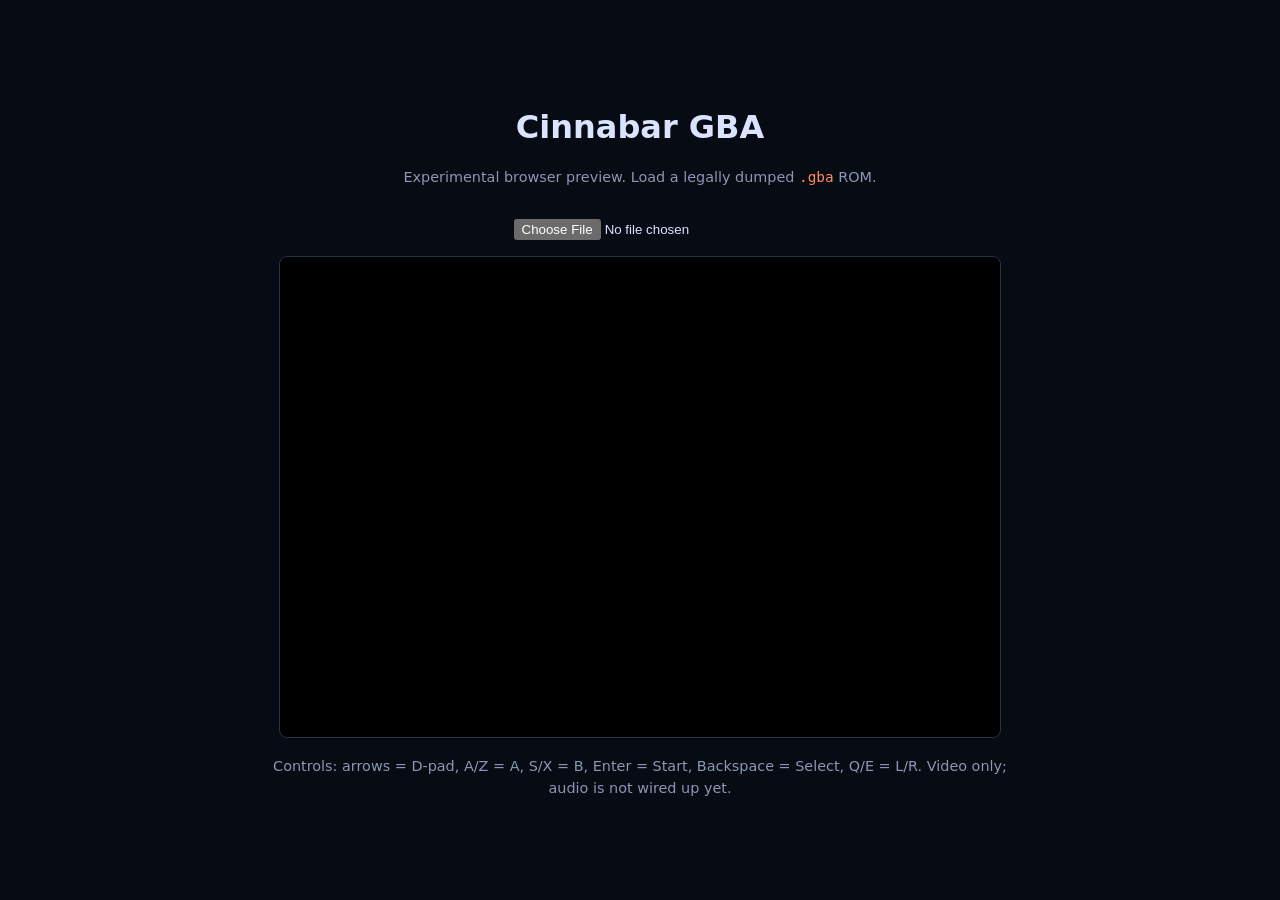
==== web/index.html @ b7b9832b "feat(wasm): add an experimental browser canvas frontend Adds a wasm-bindgen/web-sys canvas frontend " ====
<!doctype html>
<html lang="en">
  <head>
    <meta charset="utf-8" />
    <meta name="viewport" content="width=device-width, initial-scale=1" />
    <title>Cinnabar GBA — browser preview</title>
    <style>
      :root {
        color-scheme: dark;
        font-family: system-ui, sans-serif;
      }
      body {
        margin: 0;
        min-height: 100vh;
        display: grid;
        place-items: center;
        background: #070b14;
        color: #dbe4ff;
      }
      main {
        width: min(92vw, 760px);
        text-align: center;
      }
      canvas {
        width: 100%;
        max-width: 720px;
        aspect-ratio: 3 / 2;
        image-rendering: pixelated;
        border: 1px solid #26324a;
        border-radius: 8px;
        background: #000;
      }
      input {
        margin: 1rem 0;
      }
      p {
        color: #8b97b3;
        font-size: 0.9rem;
        line-height: 1.5;
      }
      code {
        color: #ff8a65;
      }
    </style>
  </head>
  <body>
    <main>
      <h1>Cinnabar GBA</h1>
      <p>Experimental browser preview. Load a legally dumped <code>.gba</code> ROM.</p>
      <input id="rom" type="file" accept=".gba,application/octet-stream" />
      <canvas id="screen" width="240" height="160"></canvas>
      <p>
        Controls: arrows = D-pad, A/Z = A, S/X = B, Enter = Start,
        Backspace = Select, Q/E = L/R. Video only; audio is not wired up yet.
      </p>
    </main>

    <script type="module">
      import init, { Emulator } from "./pkg/cinnabar_wasm.js";

      await init();

      const canvas = document.getElementById("screen");
      const input = document.getElementById("rom");
      let emulator = null;
      let keys = 0;
      let running = false;

      const keyMap = {
        KeyA: 1 << 0,
        KeyZ: 1 << 0,
        KeyS: 1 << 1,
        KeyX: 1 << 1,
        Backspace: 1 << 2,
        Enter: 1 << 3,
        ArrowRight: 1 << 4,
        ArrowLeft: 1 << 5,
        ArrowUp: 1 << 6,
        ArrowDown: 1 << 7,
        KeyE: 1 << 8,
        KeyQ: 1 << 9,
      };

      input.addEventListener("change", async () => {
        const file = input.files?.[0];
        if (!file) return;
        const rom = new Uint8Array(await file.arrayBuffer());
        emulator = new Emulator(rom, canvas.id);
        emulator.set_keys(0);
        running = true;
        requestAnimationFrame(loop);
      });

      addEventListener("keydown", (event) => {
        const bit = keyMap[event.code];
        if (bit) {
          keys |= bit;
          emulator?.set_keys(keys);
          event.preventDefault();
        }
      });

      addEventListener("keyup", (event) => {
        const bit = keyMap[event.code];
        if (bit) {
          keys &= ~bit;
          emulator?.set_keys(keys);
          event.preventDefault();
        }
      });

      function loop() {
        if (!running || !emulator) return;
        emulator.run_frame();
        // The core runs at 59.73 Hz, close enough to a 60 Hz display. A
        // production frontend would pace against AudioContext.currentTime.
        setTimeout(() => requestAnimationFrame(loop), 1000 / 60);
      }
    </script>
  </body>
</html>
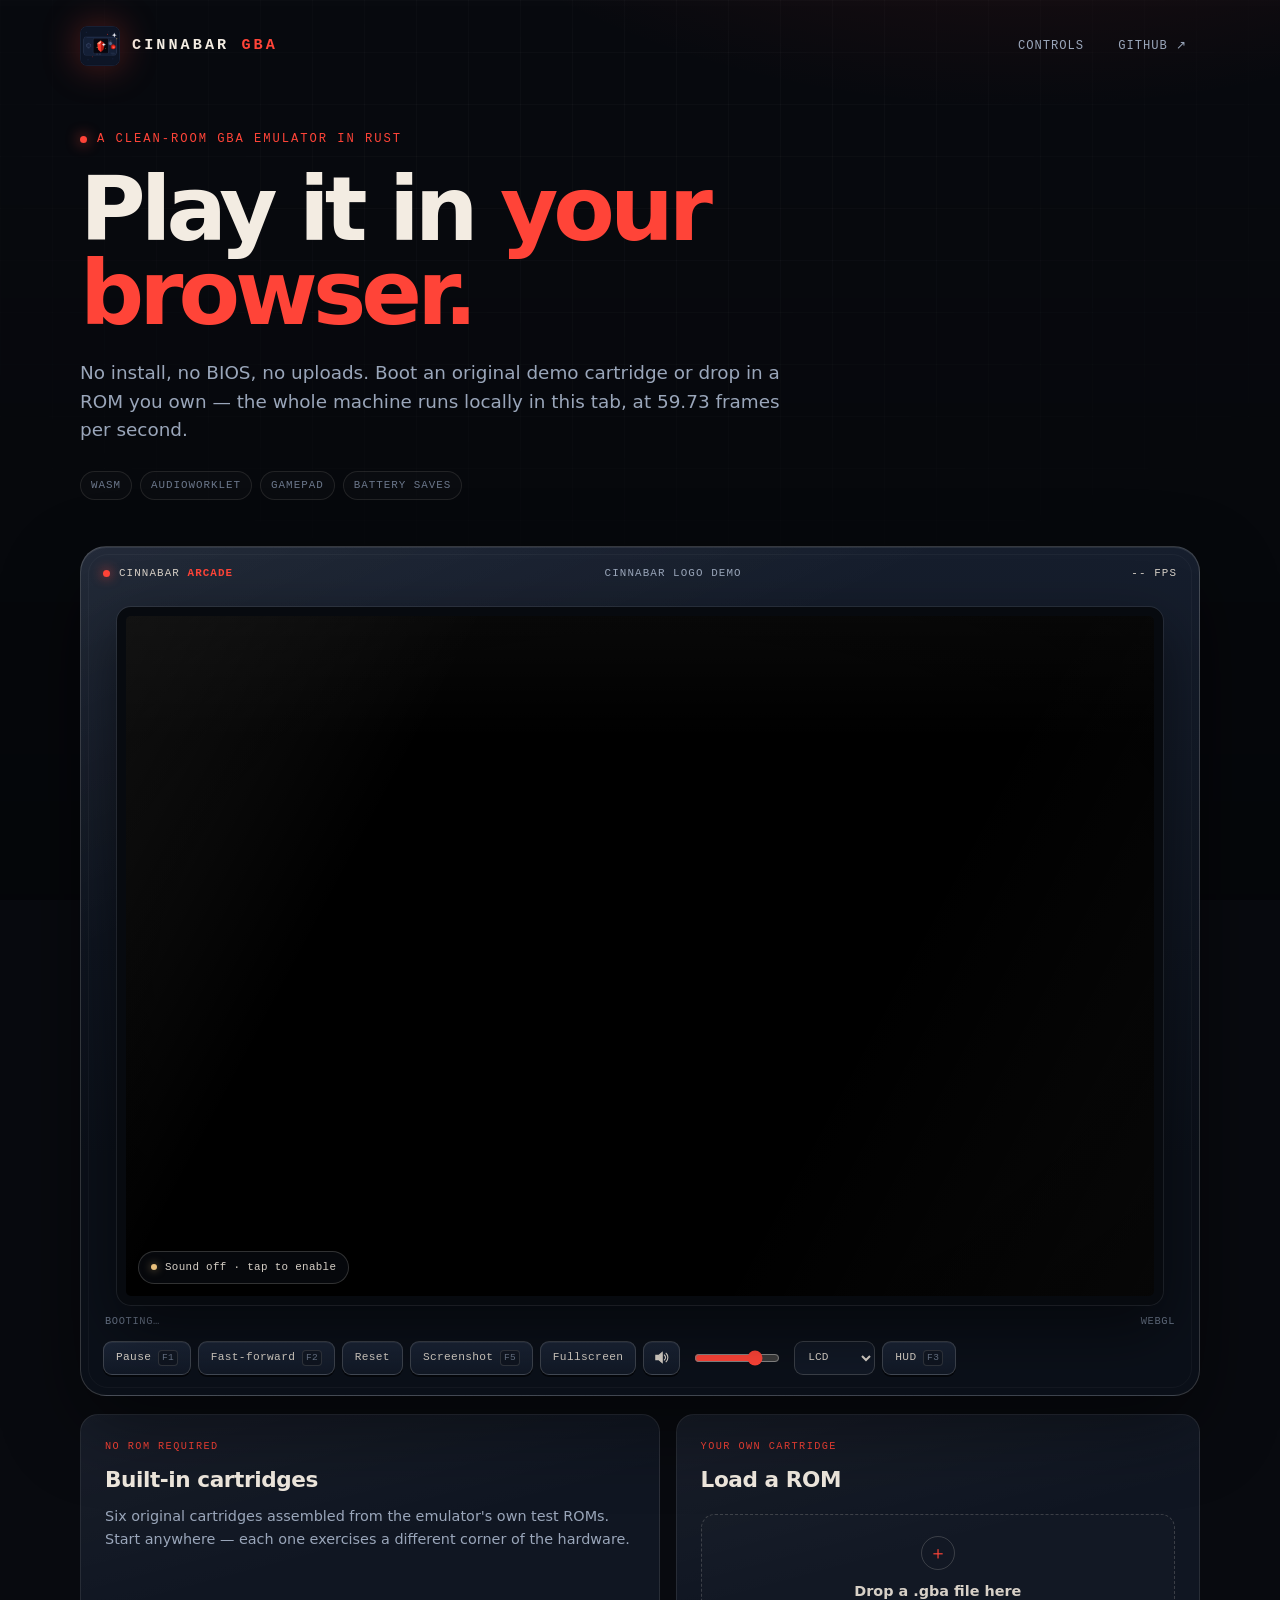
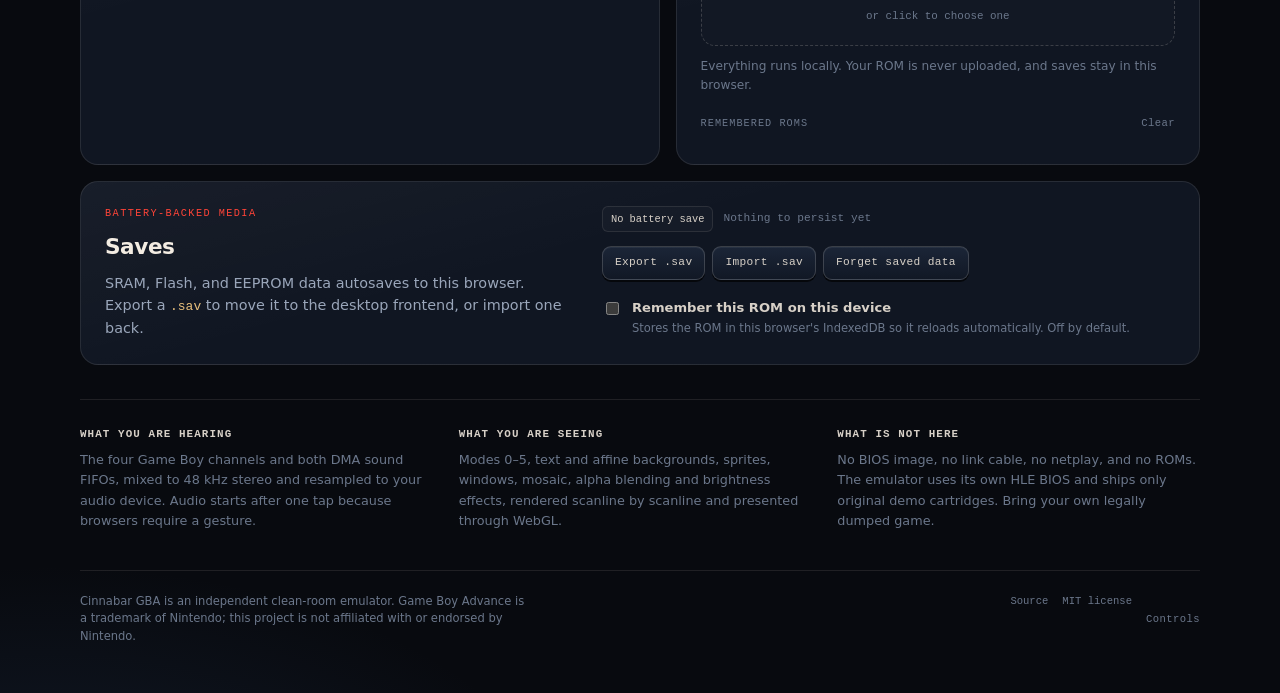
==== commit 4101d25e: "feat(web): ship the Cinnabar browser arcade - expose a DOM-free WASM API for frames, audio, saves, a" ====
--- a/web/index.html
+++ b/web/index.html
@@ -2,120 +2,290 @@
 <html lang="en">
   <head>
     <meta charset="utf-8" />
-    <meta name="viewport" content="width=device-width, initial-scale=1" />
-    <title>Cinnabar GBA — browser preview</title>
-    <style>
-      :root {
-        color-scheme: dark;
-        font-family: system-ui, sans-serif;
-      }
-      body {
-        margin: 0;
-        min-height: 100vh;
-        display: grid;
-        place-items: center;
-        background: #070b14;
-        color: #dbe4ff;
-      }
-      main {
-        width: min(92vw, 760px);
-        text-align: center;
-      }
-      canvas {
-        width: 100%;
-        max-width: 720px;
-        aspect-ratio: 3 / 2;
-        image-rendering: pixelated;
-        border: 1px solid #26324a;
-        border-radius: 8px;
-        background: #000;
-      }
-      input {
-        margin: 1rem 0;
-      }
-      p {
-        color: #8b97b3;
-        font-size: 0.9rem;
-        line-height: 1.5;
-      }
-      code {
-        color: #ff8a65;
-      }
-    </style>
+    <meta name="viewport" content="width=device-width, initial-scale=1, viewport-fit=cover" />
+    <meta name="theme-color" content="#080a0f" />
+    <meta
+      name="description"
+      content="Cinnabar GBA is a fast, clean-room Game Boy Advance emulator written in Rust. Play the built-in demos or load your own ROM, right in your browser."
+    />
+    <title>Cinnabar Arcade — Game Boy Advance in your browser</title>
+    <meta property="og:title" content="Cinnabar Arcade — Game Boy Advance in your browser" />
+    <meta
+      property="og:description"
+      content="A clean-room GBA emulator written in Rust, compiled to WebAssembly. Play original demos or load your own ROM with sound, gamepad, and saves — entirely in the browser."
+    />
+    <meta property="og:type" content="website" />
+    <meta property="og:url" content="https://jimmerioles.github.io/cinnabar-gba/" />
+    <meta property="og:image" content="https://jimmerioles.github.io/cinnabar-gba/assets/banner.png" />
+    <meta name="twitter:card" content="summary_large_image" />
+    <link rel="icon" href="./assets/icon.png" />
+    <link rel="apple-touch-icon" href="./assets/icon.png" />
+    <link rel="stylesheet" href="./style.css" />
   </head>
   <body>
-    <main>
-      <h1>Cinnabar GBA</h1>
-      <p>Experimental browser preview. Load a legally dumped <code>.gba</code> ROM.</p>
-      <input id="rom" type="file" accept=".gba,application/octet-stream" />
-      <canvas id="screen" width="240" height="160"></canvas>
-      <p>
-        Controls: arrows = D-pad, A/Z = A, S/X = B, Enter = Start,
-        Backspace = Select, Q/E = L/R. Video only; audio is not wired up yet.
+    <div class="page-glow" aria-hidden="true"></div>
+
+    <header class="site-header">
+      <a class="brand" href="./" aria-label="Cinnabar Arcade home">
+        <img src="./assets/icon.png" alt="" width="40" height="40" />
+        <span class="brand-name">CINNABAR <em>GBA</em></span>
+      </a>
+      <nav class="site-nav" aria-label="Site">
+        <button class="nav-link" id="help-button" type="button">Controls</button>
+        <a class="nav-link" href="https://github.com/jimmerioles/cinnabar-gba" rel="noreferrer">
+          GitHub <span aria-hidden="true">↗</span>
+        </a>
+      </nav>
+    </header>
+
+    <main class="page">
+      <section class="hero">
+        <p class="eyebrow"><span class="led-dot"></span> A clean-room GBA emulator in Rust</p>
+        <h1>Play it in <span class="accent">your browser.</span></h1>
+        <p class="lede">
+          No install, no BIOS, no uploads. Boot an original demo cartridge or drop in a ROM
+          you own — the whole machine runs locally in this tab, at 59.73 frames per second.
+        </p>
+        <div class="hero-meta">
+          <span>WASM</span>
+          <span>AudioWorklet</span>
+          <span>Gamepad</span>
+          <span>Battery saves</span>
+        </div>
+      </section>
+
+      <section class="cabinet" id="cabinet" tabindex="-1" aria-label="Cinnabar arcade cabinet">
+        <div class="cabinet-top">
+          <div class="cabinet-name">
+            <span class="power-led" id="power-led" aria-hidden="true"></span>
+            <span>CINNABAR <b>ARCADE</b></span>
+          </div>
+          <div class="now-playing" id="now-playing">Cinnabar logo demo</div>
+          <div class="fps-readout" id="fps">-- fps</div>
+        </div>
+
+        <div class="screen-frame">
+          <div class="screen-bezel" id="bezel" data-effects="webgl">
+            <canvas id="screen" width="240" height="160" aria-label="Game Boy Advance screen"></canvas>
+            <div class="glass" aria-hidden="true"></div>
+            <div class="screen-vignette" aria-hidden="true"></div>
+            <div class="screen-badge" id="pause-badge" hidden>Paused</div>
+            <button class="sound-pill" id="sound-pill" type="button">
+              <span class="sound-dot" aria-hidden="true"></span>
+              <span id="sound-label">Sound off · tap to enable</span>
+            </button>
+          </div>
+        </div>
+
+        <div class="screen-caption">
+          <span id="status">Booting…</span>
+          <span id="renderer-kind">WebGL</span>
+        </div>
+
+        <div class="cabinet-controls" role="toolbar" aria-label="Emulator controls">
+          <button class="key" id="pause" type="button">Pause <kbd>F1</kbd></button>
+          <button class="key" id="fast-forward" type="button">Fast-forward <kbd>F2</kbd></button>
+          <button class="key" id="reset" type="button">Reset</button>
+          <button class="key" id="screenshot" type="button">Screenshot <kbd>F5</kbd></button>
+          <button class="key" id="fullscreen" type="button">Fullscreen</button>
+          <button class="key icon-key" id="mute" type="button" aria-label="Mute sound" title="Mute (M)">
+            <svg viewBox="0 0 24 24" aria-hidden="true">
+              <path d="M4 9h4l5-4v14l-5-4H4z" />
+              <path class="sound-wave" d="M16 8.5a5 5 0 0 1 0 7M18.5 6a8.5 8.5 0 0 1 0 12" />
+            </svg>
+          </button>
+          <label class="volume-control">
+            <span class="sr-only">Volume</span>
+            <input id="volume" type="range" min="0" max="1" step="0.01" value="0.75" />
+          </label>
+          <label class="shader-control">
+            <span class="sr-only">Screen effect</span>
+            <select id="shader">
+              <option value="off">Pixels</option>
+              <option value="lcd" selected>LCD</option>
+              <option value="crt">CRT</option>
+            </select>
+          </label>
+          <button class="key" id="hud-toggle" type="button">HUD <kbd>F3</kbd></button>
+        </div>
+
+        <div class="hud" id="hud" hidden>
+          <div><span>Frame rate</span><strong id="hud-fps">--</strong></div>
+          <div><span>Audio buffer</span><strong id="hud-audio">--</strong></div>
+          <div><span>Underruns</span><strong id="hud-underruns">--</strong></div>
+          <div><span>Renderer</span><strong id="hud-renderer">--</strong></div>
+          <div><span>Gamepad</span><strong id="hud-gamepad">none</strong></div>
+          <div><span>Scale</span><strong id="hud-scale">--</strong></div>
+        </div>
+
+        <div class="touch-controls" id="touch-controls" aria-label="Touch controls">
+          <div class="touch-dpad">
+            <button class="touch-key t-up" data-touch="UP" type="button" aria-label="Up">▲</button>
+            <button class="touch-key t-left" data-touch="LEFT" type="button" aria-label="Left">◀</button>
+            <button class="touch-key t-right" data-touch="RIGHT" type="button" aria-label="Right">▶</button>
+            <button class="touch-key t-down" data-touch="DOWN" type="button" aria-label="Down">▼</button>
+          </div>
+          <div class="touch-actions">
+            <div class="touch-shoulders">
+              <button class="touch-key touch-small" data-touch="L" type="button">L</button>
+              <button class="touch-key touch-small" data-touch="R" type="button">R</button>
+            </div>
+            <div class="touch-face">
+              <button class="touch-key touch-b" data-touch="B" type="button">B</button>
+              <button class="touch-key touch-a" data-touch="A" type="button">A</button>
+            </div>
+            <div class="touch-system">
+              <button class="touch-key touch-small" data-touch="SELECT" type="button">SELECT</button>
+              <button class="touch-key touch-small" data-touch="START" type="button">START</button>
+            </div>
+          </div>
+        </div>
+      </section>
+
+      <div class="library">
+        <section class="panel cartridges">
+          <p class="panel-kicker">No ROM required</p>
+          <h2>Built-in cartridges</h2>
+          <p class="panel-copy">
+            Six original cartridges assembled from the emulator's own test ROMs. Start anywhere —
+            each one exercises a different corner of the hardware.
+          </p>
+          <div class="chip-grid" id="builtin-list"></div>
+        </section>
+
+        <section class="panel load-panel">
+          <p class="panel-kicker">Your own cartridge</p>
+          <h2>Load a ROM</h2>
+          <label class="dropzone" id="dropzone">
+            <input id="rom-input" type="file" accept=".gba,application/octet-stream" />
+            <span class="drop-icon" aria-hidden="true">＋</span>
+            <strong>Drop a .gba file here</strong>
+            <span>or click to choose one</span>
+          </label>
+          <p class="privacy-note">
+            Everything runs locally. Your ROM is never uploaded, and saves stay in this browser.
+          </p>
+          <div class="recent-head">
+            <h3>Remembered ROMs</h3>
+            <button class="text-button" id="clear-roms" type="button">Clear</button>
+          </div>
+          <div class="recent-list" id="recent-list"></div>
+        </section>
+      </div>
+
+      <section class="panel saves-panel">
+        <div class="saves-copy">
+          <p class="panel-kicker">Battery-backed media</p>
+          <h2>Saves</h2>
+          <p class="panel-copy">
+            SRAM, Flash, and EEPROM data autosaves to this browser. Export a <code>.sav</code> to
+            move it to the desktop frontend, or import one back.
+          </p>
+        </div>
+        <div class="saves-body">
+          <div class="save-status-row">
+            <span class="save-chip" id="save-type">No battery save</span>
+            <span id="save-status">Nothing to persist yet</span>
+          </div>
+          <div class="save-actions">
+            <button class="key" id="export-save" type="button">Export .sav</button>
+            <button class="key" id="import-save" type="button">Import .sav</button>
+            <input id="import-save-input" type="file" accept=".sav,application/octet-stream" hidden />
+            <button class="key danger" id="forget-save" type="button">Forget saved data</button>
+          </div>
+          <label class="remember-row">
+            <input id="remember-rom" type="checkbox" />
+            <span>
+              <strong>Remember this ROM on this device</strong>
+              <small>Stores the ROM in this browser's IndexedDB so it reloads automatically. Off by default.</small>
+            </span>
+          </label>
+        </div>
+      </section>
+
+      <section class="notes">
+        <div>
+          <h3>What you are hearing</h3>
+          <p>
+            The four Game Boy channels and both DMA sound FIFOs, mixed to 48 kHz stereo and
+            resampled to your audio device. Audio starts after one tap because browsers require
+            a gesture.
+          </p>
+        </div>
+        <div>
+          <h3>What you are seeing</h3>
+          <p>
+            Modes 0–5, text and affine backgrounds, sprites, windows, mosaic, alpha blending and
+            brightness effects, rendered scanline by scanline and presented through WebGL.
+          </p>
+        </div>
+        <div>
+          <h3>What is not here</h3>
+          <p>
+            No BIOS image, no link cable, no netplay, and no ROMs. The emulator uses its own
+            HLE BIOS and ships only original demo cartridges. Bring your own legally dumped game.
+          </p>
+        </div>
+      </section>
+
+      <footer class="site-footer">
+        <p>
+          Cinnabar GBA is an independent clean-room emulator. Game Boy Advance is a trademark of
+          Nintendo; this project is not affiliated with or endorsed by Nintendo.
+        </p>
+        <p class="footer-links">
+          <a href="https://github.com/jimmerioles/cinnabar-gba">Source</a>
+          <a href="https://github.com/jimmerioles/cinnabar-gba/blob/main/LICENSE">MIT license</a>
+          <button class="text-button" id="footer-help" type="button">Controls</button>
+        </p>
+      </footer>
+    </main>
+
+    <dialog id="help-dialog" class="help-dialog">
+      <div class="dialog-head">
+        <h2>Controls</h2>
+        <button class="dialog-close" id="help-close" type="button" aria-label="Close">×</button>
+      </div>
+      <div class="help-grid">
+        <div>
+          <h3>Game Boy Advance</h3>
+          <table>
+            <tbody>
+              <tr><th>A</th><td><kbd>Z</kbd> or <kbd>A</kbd>, gamepad <kbd>A</kbd></td></tr>
+              <tr><th>B</th><td><kbd>X</kbd> or <kbd>S</kbd>, gamepad <kbd>B</kbd></td></tr>
+              <tr><th>Start</th><td><kbd>Enter</kbd>, gamepad <kbd>Start</kbd></td></tr>
+              <tr><th>Select</th><td><kbd>Backspace</kbd>, gamepad <kbd>Select</kbd></td></tr>
+              <tr><th>D-pad</th><td>Arrow keys, gamepad stick or D-pad</td></tr>
+              <tr><th>L / R</th><td><kbd>Q</kbd> / <kbd>E</kbd>, gamepad shoulders</td></tr>
+            </tbody>
+          </table>
+        </div>
+        <div>
+          <h3>Arcade</h3>
+          <table>
+            <tbody>
+              <tr><th>Pause</th><td><kbd>F1</kbd></td></tr>
+              <tr><th>Fast-forward</th><td><kbd>F2</kbd></td></tr>
+              <tr><th>HUD</th><td><kbd>F3</kbd></td></tr>
+              <tr><th>Screenshot</th><td><kbd>F5</kbd></td></tr>
+              <tr><th>Fullscreen</th><td><kbd>F11</kbd> or the button</td></tr>
+              <tr><th>Mute</th><td><kbd>M</kbd></td></tr>
+            </tbody>
+          </table>
+        </div>
+      </div>
+      <p class="dialog-note">
+        Touch controls appear automatically on phones and tablets. Sound unlocks on your first
+        tap or key press; nothing is sent over the network.
       </p>
-    </main>
-
-    <script type="module">
-      import init, { Emulator } from "./pkg/cinnabar_wasm.js";
-
-      await init();
-
-      const canvas = document.getElementById("screen");
-      const input = document.getElementById("rom");
-      let emulator = null;
-      let keys = 0;
-      let running = false;
-
-      const keyMap = {
-        KeyA: 1 << 0,
-        KeyZ: 1 << 0,
-        KeyS: 1 << 1,
-        KeyX: 1 << 1,
-        Backspace: 1 << 2,
-        Enter: 1 << 3,
-        ArrowRight: 1 << 4,
-        ArrowLeft: 1 << 5,
-        ArrowUp: 1 << 6,
-        ArrowDown: 1 << 7,
-        KeyE: 1 << 8,
-        KeyQ: 1 << 9,
-      };
-
-      input.addEventListener("change", async () => {
-        const file = input.files?.[0];
-        if (!file) return;
-        const rom = new Uint8Array(await file.arrayBuffer());
-        emulator = new Emulator(rom, canvas.id);
-        emulator.set_keys(0);
-        running = true;
-        requestAnimationFrame(loop);
-      });
-
-      addEventListener("keydown", (event) => {
-        const bit = keyMap[event.code];
-        if (bit) {
-          keys |= bit;
-          emulator?.set_keys(keys);
-          event.preventDefault();
-        }
-      });
-
-      addEventListener("keyup", (event) => {
-        const bit = keyMap[event.code];
-        if (bit) {
-          keys &= ~bit;
-          emulator?.set_keys(keys);
-          event.preventDefault();
-        }
-      });
-
-      function loop() {
-        if (!running || !emulator) return;
-        emulator.run_frame();
-        // The core runs at 59.73 Hz, close enough to a 60 Hz display. A
-        // production frontend would pace against AudioContext.currentTime.
-        setTimeout(() => requestAnimationFrame(loop), 1000 / 60);
-      }
-    </script>
+    </dialog>
+
+    <div class="toast" id="toast" role="status" aria-live="polite"></div>
+
+    <noscript>
+      <p class="noscript">Cinnabar Arcade needs JavaScript and WebAssembly enabled.</p>
+    </noscript>
+
+    <script type="module" src="./app.js"></script>
   </body>
 </html>
--- a/web/style.css
+++ b/web/style.css
@@ -0,0 +1,1458 @@
+:root {
+  color-scheme: dark;
+  --bg: #080a0f;
+  --bg-soft: #0b0e15;
+  --panel: #101622;
+  --panel-raised: #141c2b;
+  --ink: #f3ece2;
+  --ink-soft: #d7d0c7;
+  --muted: #9aa6ba;
+  --faint: #6b778b;
+  --red: #ff4438;
+  --red-deep: #b92a24;
+  --gold: #e9c07c;
+  --line: rgba(243, 236, 226, 0.1);
+  --line-strong: rgba(243, 236, 226, 0.18);
+  --mono: ui-monospace, "SFMono-Regular", "Cascadia Mono", Menlo, Consolas, monospace;
+  --sans: "Avenir Next", "Segoe UI", system-ui, -apple-system, sans-serif;
+  --radius: 18px;
+  --shadow: 0 30px 80px rgba(0, 0, 0, 0.45);
+}
+
+* {
+  box-sizing: border-box;
+}
+
+html {
+  scroll-behavior: smooth;
+}
+
+body {
+  margin: 0;
+  min-height: 100vh;
+  background:
+    radial-gradient(1100px 620px at 80% -12%, rgba(255, 68, 56, 0.16), transparent 62%),
+    radial-gradient(900px 520px at 4% 108%, rgba(58, 92, 143, 0.22), transparent 60%),
+    var(--bg);
+  color: var(--ink);
+  font-family: var(--sans);
+  font-size: 16px;
+  line-height: 1.55;
+  -webkit-font-smoothing: antialiased;
+  overflow-x: hidden;
+}
+
+body::before {
+  position: fixed;
+  inset: 0;
+  z-index: -1;
+  background-image:
+    linear-gradient(rgba(255, 255, 255, 0.025) 1px, transparent 1px),
+    linear-gradient(90deg, rgba(255, 255, 255, 0.025) 1px, transparent 1px);
+  background-size: 52px 52px;
+  mask-image: radial-gradient(ellipse 90% 70% at 50% 20%, #000 20%, transparent 78%);
+  content: "";
+  pointer-events: none;
+}
+
+.page-glow {
+  position: fixed;
+  inset: 0;
+  z-index: -1;
+  background: linear-gradient(180deg, transparent, rgba(0, 0, 0, 0.3));
+  pointer-events: none;
+}
+
+img {
+  display: block;
+  max-width: 100%;
+}
+
+button,
+input,
+select {
+  font: inherit;
+  color: inherit;
+}
+
+button {
+  cursor: pointer;
+}
+
+a {
+  color: inherit;
+}
+
+h1,
+h2,
+h3,
+p {
+  margin: 0;
+}
+
+code,
+kbd,
+.sr-only {
+  font-family: var(--mono);
+}
+
+code {
+  color: var(--gold);
+  font-size: 0.9em;
+}
+
+kbd {
+  display: inline-block;
+  padding: 0.05em 0.38em;
+  border: 1px solid var(--line-strong);
+  border-bottom-color: rgba(243, 236, 226, 0.32);
+  border-radius: 4px;
+  background: rgba(255, 255, 255, 0.04);
+  color: var(--ink-soft);
+  font-size: 0.82em;
+  line-height: 1.4;
+}
+
+.sr-only {
+  position: absolute;
+  width: 1px;
+  height: 1px;
+  margin: -1px;
+  overflow: hidden;
+  clip: rect(0 0 0 0);
+  white-space: nowrap;
+  border: 0;
+}
+
+[hidden] {
+  display: none !important;
+}
+
+::selection {
+  background: rgba(255, 68, 56, 0.4);
+  color: var(--ink);
+}
+
+:focus-visible {
+  outline: 2px solid var(--red);
+  outline-offset: 2px;
+}
+
+.site-header {
+  display: flex;
+  align-items: center;
+  justify-content: space-between;
+  gap: 24px;
+  width: min(1120px, calc(100% - 48px));
+  margin: 0 auto;
+  padding: 26px 0 10px;
+}
+
+.brand {
+  display: inline-flex;
+  align-items: center;
+  gap: 12px;
+  text-decoration: none;
+}
+
+.brand img {
+  width: 40px;
+  height: 40px;
+  filter: drop-shadow(0 0 18px rgba(255, 68, 56, 0.35));
+}
+
+.brand-name {
+  font-family: var(--mono);
+  font-size: 0.95rem;
+  font-weight: 700;
+  letter-spacing: 0.2em;
+}
+
+.brand-name em {
+  color: var(--red);
+  font-style: normal;
+}
+
+.site-nav {
+  display: flex;
+  align-items: center;
+  gap: 8px;
+}
+
+.nav-link {
+  padding: 7px 12px;
+  border: 1px solid transparent;
+  border-radius: 8px;
+  background: none;
+  color: var(--muted);
+  font-family: var(--mono);
+  font-size: 0.76rem;
+  letter-spacing: 0.08em;
+  text-decoration: none;
+  text-transform: uppercase;
+  transition:
+    color 150ms ease,
+    border-color 150ms ease,
+    background 150ms ease;
+}
+
+.nav-link:hover {
+  border-color: var(--line);
+  background: rgba(255, 255, 255, 0.03);
+  color: var(--ink);
+}
+
+.page {
+  width: min(1120px, calc(100% - 48px));
+  margin: 0 auto;
+  padding-bottom: 48px;
+}
+
+.hero {
+  max-width: 860px;
+  padding: 54px 0 46px;
+}
+
+.eyebrow {
+  display: flex;
+  align-items: center;
+  gap: 10px;
+  margin-bottom: 18px;
+  color: var(--red);
+  font-family: var(--mono);
+  font-size: 0.76rem;
+  letter-spacing: 0.16em;
+  text-transform: uppercase;
+}
+
+.led-dot {
+  display: inline-block;
+  width: 7px;
+  height: 7px;
+  border-radius: 50%;
+  background: var(--red);
+  box-shadow: 0 0 14px var(--red);
+}
+
+h1 {
+  max-width: 15ch;
+  font-size: clamp(3rem, 7vw, 5.6rem);
+  font-weight: 650;
+  letter-spacing: -0.055em;
+  line-height: 0.94;
+}
+
+h1 .accent {
+  color: var(--red);
+}
+
+.lede {
+  max-width: 60ch;
+  margin-top: 24px;
+  color: var(--muted);
+  font-size: clamp(1rem, 1.5vw, 1.15rem);
+}
+
+.hero-meta {
+  display: flex;
+  flex-wrap: wrap;
+  gap: 8px;
+  margin-top: 26px;
+}
+
+.hero-meta span {
+  padding: 5px 10px;
+  border: 1px solid var(--line);
+  border-radius: 999px;
+  background: rgba(255, 255, 255, 0.02);
+  color: var(--faint);
+  font-family: var(--mono);
+  font-size: 0.68rem;
+  letter-spacing: 0.09em;
+  text-transform: uppercase;
+}
+
+.cabinet {
+  position: relative;
+  padding: 16px 18px 18px;
+  border: 1px solid var(--line-strong);
+  border-radius: 26px;
+  background:
+    linear-gradient(155deg, rgba(255, 255, 255, 0.055), transparent 30%),
+    linear-gradient(180deg, #161e2d, #0b1019 72%);
+  box-shadow:
+    var(--shadow),
+    inset 0 1px 0 rgba(255, 255, 255, 0.08);
+  isolation: isolate;
+}
+
+.cabinet:focus,
+.cabinet:focus-visible {
+  outline: none;
+}
+
+.cabinet::before {
+  position: absolute;
+  inset: 7px;
+  z-index: -1;
+  border: 1px solid rgba(255, 255, 255, 0.035);
+  border-radius: 20px;
+  content: "";
+  pointer-events: none;
+}
+
+.cabinet-top {
+  display: flex;
+  align-items: center;
+  justify-content: space-between;
+  gap: 16px;
+  padding: 2px 4px 14px;
+  color: var(--faint);
+  font-family: var(--mono);
+  font-size: 0.68rem;
+  letter-spacing: 0.1em;
+  text-transform: uppercase;
+}
+
+.cabinet-name {
+  display: flex;
+  align-items: center;
+  gap: 9px;
+  color: var(--ink-soft);
+}
+
+.cabinet-name b {
+  color: var(--red);
+  font-weight: 700;
+}
+
+.power-led {
+  width: 7px;
+  height: 7px;
+  border-radius: 50%;
+  background: var(--red);
+  box-shadow: 0 0 12px var(--red);
+}
+
+.now-playing {
+  flex: 1;
+  overflow: hidden;
+  color: var(--muted);
+  text-align: center;
+  text-overflow: ellipsis;
+  white-space: nowrap;
+}
+
+.fps-readout {
+  min-width: 64px;
+  color: var(--ink-soft);
+  text-align: right;
+  font-variant-numeric: tabular-nums;
+}
+
+.screen-frame {
+  padding: 12px 18px 8px;
+}
+
+.screen-bezel {
+  position: relative;
+  width: 100%;
+  aspect-ratio: 3 / 2;
+  overflow: hidden;
+  border: 9px solid #070a0f;
+  border-radius: 14px;
+  background: #000;
+  box-shadow:
+    0 0 0 1px rgba(255, 255, 255, 0.08),
+    inset 0 0 60px rgba(0, 0, 0, 0.9),
+    0 24px 60px rgba(0, 0, 0, 0.5);
+}
+
+.screen-bezel canvas {
+  position: absolute;
+  top: 50%;
+  left: 50%;
+  display: block;
+  background: #000;
+  image-rendering: pixelated;
+  image-rendering: crisp-edges;
+  transform: translate(-50%, -50%);
+}
+
+.glass,
+.screen-vignette {
+  position: absolute;
+  inset: 0;
+  pointer-events: none;
+}
+
+.glass {
+  background:
+    linear-gradient(118deg, rgba(255, 255, 255, 0.075), transparent 26%, transparent 68%, rgba(255, 255, 255, 0.035)),
+    linear-gradient(180deg, rgba(255, 255, 255, 0.035), transparent 18%);
+  mix-blend-mode: screen;
+}
+
+.screen-vignette {
+  background: radial-gradient(ellipse at center, transparent 58%, rgba(0, 0, 0, 0.32) 100%);
+}
+
+.screen-bezel[data-effects="lcd"] .glass {
+  background-image:
+    repeating-linear-gradient(to bottom, rgba(0, 0, 0, 0.2) 0 1px, transparent 1px 3px),
+    linear-gradient(118deg, rgba(255, 255, 255, 0.06), transparent 28%, transparent 70%, rgba(255, 255, 255, 0.03));
+}
+
+.screen-bezel[data-effects="lcd"] .screen-vignette,
+.screen-bezel[data-effects="crt"] .screen-vignette {
+  background: radial-gradient(ellipse at center, transparent 52%, rgba(0, 0, 0, 0.45) 100%);
+}
+
+.screen-bezel[data-effects="crt"] .glass {
+  background-image:
+    repeating-linear-gradient(to bottom, rgba(0, 0, 0, 0.3) 0 1px, transparent 1px 2px),
+    repeating-linear-gradient(90deg, rgba(255, 60, 40, 0.05) 0 1px, rgba(40, 255, 120, 0.04) 1px 2px, rgba(60, 120, 255, 0.05) 2px 3px);
+}
+
+.screen-badge {
+  position: absolute;
+  top: 12px;
+  left: 12px;
+  padding: 5px 10px;
+  border: 1px solid rgba(255, 68, 56, 0.55);
+  border-radius: 999px;
+  background: rgba(8, 10, 15, 0.85);
+  color: var(--red);
+  font-family: var(--mono);
+  font-size: 0.65rem;
+  letter-spacing: 0.12em;
+  text-transform: uppercase;
+  backdrop-filter: blur(8px);
+}
+
+.sound-pill {
+  position: absolute;
+  bottom: 12px;
+  left: 12px;
+  display: flex;
+  align-items: center;
+  gap: 8px;
+  padding: 7px 12px;
+  border: 1px solid var(--line-strong);
+  border-radius: 999px;
+  background: rgba(8, 10, 15, 0.86);
+  color: var(--ink-soft);
+  font-family: var(--mono);
+  font-size: 0.68rem;
+  letter-spacing: 0.03em;
+  backdrop-filter: blur(10px);
+  transition:
+    border-color 150ms ease,
+    color 150ms ease;
+}
+
+.sound-pill:hover {
+  border-color: var(--red);
+  color: var(--ink);
+}
+
+.sound-pill[data-state="on"] {
+  border-color: rgba(92, 190, 130, 0.45);
+}
+
+.sound-dot {
+  width: 6px;
+  height: 6px;
+  border-radius: 50%;
+  background: var(--gold);
+  box-shadow: 0 0 8px rgba(233, 192, 124, 0.6);
+}
+
+.sound-pill[data-state="on"] .sound-dot {
+  background: #5cbe82;
+  box-shadow: 0 0 8px rgba(92, 190, 130, 0.65);
+}
+
+.sound-pill[data-state="unavailable"] {
+  border-color: rgba(255, 68, 56, 0.4);
+  color: var(--muted);
+}
+
+.sound-pill[data-state="unavailable"] .sound-dot {
+  background: var(--red);
+}
+
+.screen-caption {
+  display: flex;
+  justify-content: space-between;
+  gap: 16px;
+  padding: 0 6px 8px;
+  color: var(--faint);
+  font-family: var(--mono);
+  font-size: 0.65rem;
+  letter-spacing: 0.06em;
+  text-transform: uppercase;
+}
+
+.cabinet-controls {
+  display: flex;
+  flex-wrap: wrap;
+  align-items: center;
+  gap: 7px;
+  padding: 4px 4px 2px;
+}
+
+.key {
+  display: inline-flex;
+  align-items: center;
+  gap: 7px;
+  min-height: 34px;
+  padding: 7px 12px;
+  border: 1px solid var(--line-strong);
+  border-radius: 9px;
+  background: linear-gradient(180deg, #1b2537, #111825);
+  box-shadow:
+    inset 0 1px 0 rgba(255, 255, 255, 0.06),
+    0 2px 0 #05070b;
+  color: var(--ink-soft);
+  font-family: var(--mono);
+  font-size: 0.7rem;
+  letter-spacing: 0.03em;
+  transition:
+    border-color 140ms ease,
+    color 140ms ease,
+    background 140ms ease,
+    transform 80ms ease;
+}
+
+.key kbd {
+  padding: 0 0.28em;
+  border-color: rgba(243, 236, 226, 0.14);
+  background: rgba(0, 0, 0, 0.25);
+  color: var(--faint);
+  font-size: 0.85em;
+}
+
+.key:hover {
+  border-color: rgba(255, 68, 56, 0.55);
+  color: var(--ink);
+}
+
+.key:active {
+  transform: translateY(1px);
+}
+
+.key.active {
+  border-color: var(--red);
+  background: linear-gradient(180deg, rgba(255, 68, 56, 0.28), rgba(255, 68, 56, 0.12)), #111825;
+  color: var(--ink);
+}
+
+.key.danger:hover {
+  border-color: rgba(255, 68, 56, 0.7);
+  color: var(--red);
+}
+
+.icon-key {
+  padding: 6px 9px;
+}
+
+.icon-key svg {
+  width: 17px;
+  height: 17px;
+  fill: currentColor;
+  stroke: currentColor;
+  stroke-linecap: round;
+  stroke-width: 1.6;
+}
+
+.icon-key svg .sound-wave {
+  fill: none;
+}
+
+.icon-key.muted svg .sound-wave {
+  display: none;
+}
+
+.volume-control {
+  display: flex;
+  align-items: center;
+  padding: 0 5px;
+}
+
+input[type="range"] {
+  width: 86px;
+  accent-color: var(--red);
+}
+
+.shader-control select {
+  min-height: 34px;
+  padding: 0 9px;
+  border: 1px solid var(--line-strong);
+  border-radius: 9px;
+  background: #111825;
+  color: var(--ink-soft);
+  font-family: var(--mono);
+  font-size: 0.7rem;
+}
+
+.hud {
+  display: grid;
+  grid-template-columns: repeat(auto-fit, minmax(132px, 1fr));
+  gap: 1px;
+  margin: 12px 4px 2px;
+  overflow: hidden;
+  border: 1px solid var(--line);
+  border-radius: 10px;
+  background: var(--line);
+}
+
+.hud > div {
+  display: grid;
+  gap: 3px;
+  padding: 9px 11px;
+  background: rgba(6, 9, 14, 0.86);
+}
+
+.hud span {
+  color: var(--faint);
+  font-family: var(--mono);
+  font-size: 0.6rem;
+  letter-spacing: 0.08em;
+  text-transform: uppercase;
+}
+
+.hud strong {
+  overflow: hidden;
+  color: var(--ink-soft);
+  font-family: var(--mono);
+  font-size: 0.76rem;
+  font-weight: 500;
+  font-variant-numeric: tabular-nums;
+  text-overflow: ellipsis;
+  white-space: nowrap;
+}
+
+.library {
+  display: grid;
+  grid-template-columns: 1.05fr 0.95fr;
+  gap: 16px;
+  margin-top: 18px;
+}
+
+.panel {
+  border: 1px solid var(--line);
+  border-radius: var(--radius);
+  background:
+    linear-gradient(165deg, rgba(255, 255, 255, 0.035), transparent 42%),
+    var(--panel);
+  padding: 24px;
+}
+
+.panel-kicker {
+  margin-bottom: 8px;
+  color: var(--red);
+  font-family: var(--mono);
+  font-size: 0.64rem;
+  letter-spacing: 0.14em;
+  text-transform: uppercase;
+}
+
+.panel h2 {
+  font-size: 1.35rem;
+  font-weight: 620;
+  letter-spacing: -0.02em;
+}
+
+.panel h3 {
+  font-size: 0.92rem;
+  font-weight: 600;
+}
+
+.panel-copy {
+  margin-top: 9px;
+  color: var(--muted);
+  font-size: 0.9rem;
+}
+
+.chip-grid {
+  display: grid;
+  gap: 7px;
+  margin-top: 18px;
+}
+
+.cart-chip {
+  display: flex;
+  align-items: center;
+  gap: 12px;
+  width: 100%;
+  padding: 9px 11px;
+  border: 1px solid var(--line);
+  border-radius: 11px;
+  background: rgba(255, 255, 255, 0.012);
+  color: var(--ink);
+  text-align: left;
+  transition:
+    border-color 140ms ease,
+    background 140ms ease,
+    transform 140ms ease;
+}
+
+.cart-chip:hover {
+  border-color: rgba(255, 68, 56, 0.5);
+  background: rgba(255, 68, 56, 0.045);
+  transform: translateX(2px);
+}
+
+.cart-chip.active {
+  border-color: rgba(255, 68, 56, 0.7);
+  background: rgba(255, 68, 56, 0.08);
+}
+
+.cart-icon {
+  position: relative;
+  display: grid;
+  place-items: center;
+  flex: 0 0 34px;
+  height: 38px;
+  border: 1px solid var(--line-strong);
+  border-radius: 5px;
+  background: linear-gradient(160deg, #202a3d, #101622);
+  color: var(--red);
+  font-family: var(--mono);
+  font-size: 0.59rem;
+  letter-spacing: 0.04em;
+}
+
+.cart-icon::after {
+  position: absolute;
+  top: 4px;
+  right: 4px;
+  width: 8px;
+  height: 2px;
+  border-radius: 2px;
+  background: rgba(255, 255, 255, 0.16);
+  content: "";
+}
+
+.cart-chip strong {
+  display: block;
+  color: var(--ink-soft);
+  font-size: 0.88rem;
+  font-weight: 600;
+}
+
+.cart-chip small {
+  display: block;
+  margin-top: 1px;
+  color: var(--faint);
+  font-family: var(--mono);
+  font-size: 0.64rem;
+  letter-spacing: 0.02em;
+}
+
+.dropzone {
+  display: grid;
+  place-items: center;
+  gap: 4px;
+  min-height: 132px;
+  margin-top: 18px;
+  padding: 20px;
+  border: 1.5px dashed var(--line-strong);
+  border-radius: 14px;
+  background: rgba(255, 255, 255, 0.012);
+  text-align: center;
+  cursor: pointer;
+  transition:
+    border-color 150ms ease,
+    background 150ms ease;
+}
+
+.dropzone:hover,
+.dropzone.dragging {
+  border-color: var(--red);
+  background: rgba(255, 68, 56, 0.06);
+}
+
+.dropzone input {
+  position: absolute;
+  width: 1px;
+  height: 1px;
+  opacity: 0;
+  pointer-events: none;
+}
+
+.drop-icon {
+  display: grid;
+  place-items: center;
+  width: 34px;
+  height: 34px;
+  margin-bottom: 4px;
+  border: 1px solid var(--line-strong);
+  border-radius: 50%;
+  color: var(--red);
+  font-size: 1.15rem;
+  line-height: 1;
+}
+
+.dropzone strong {
+  color: var(--ink-soft);
+  font-size: 0.9rem;
+  font-weight: 600;
+}
+
+.dropzone span:last-child {
+  color: var(--faint);
+  font-family: var(--mono);
+  font-size: 0.68rem;
+}
+
+.privacy-note {
+  margin-top: 11px;
+  color: var(--faint);
+  font-size: 0.76rem;
+}
+
+.recent-head {
+  display: flex;
+  align-items: baseline;
+  justify-content: space-between;
+  gap: 12px;
+  margin-top: 20px;
+}
+
+.recent-head h3 {
+  color: var(--faint);
+  font-family: var(--mono);
+  font-size: 0.64rem;
+  font-weight: 500;
+  letter-spacing: 0.1em;
+  text-transform: uppercase;
+}
+
+.text-button {
+  padding: 0;
+  border: 0;
+  background: none;
+  color: var(--faint);
+  font-family: var(--mono);
+  font-size: 0.66rem;
+  letter-spacing: 0.04em;
+  text-decoration: underline;
+  text-decoration-color: transparent;
+  text-underline-offset: 3px;
+  transition:
+    color 140ms ease,
+    text-decoration-color 140ms ease;
+}
+
+.text-button:hover {
+  color: var(--red);
+  text-decoration-color: currentColor;
+}
+
+.recent-list {
+  display: grid;
+  gap: 5px;
+  margin-top: 8px;
+}
+
+.recent-empty {
+  color: var(--faint);
+  font-family: var(--mono);
+  font-size: 0.7rem;
+}
+
+.recent-item {
+  display: flex;
+  align-items: center;
+  gap: 6px;
+}
+
+.recent-load {
+  flex: 1;
+  overflow: hidden;
+  padding: 7px 9px;
+  border: 1px solid var(--line);
+  border-radius: 8px;
+  background: rgba(255, 255, 255, 0.012);
+  color: var(--muted);
+  font-family: var(--mono);
+  font-size: 0.68rem;
+  text-align: left;
+  text-overflow: ellipsis;
+  white-space: nowrap;
+}
+
+.recent-load:hover,
+.recent-load.active {
+  border-color: rgba(255, 68, 56, 0.5);
+  color: var(--ink);
+}
+
+.recent-load.active {
+  background: rgba(255, 68, 56, 0.06);
+}
+
+.recent-remove {
+  padding: 6px 8px;
+  border: 1px solid transparent;
+  border-radius: 7px;
+  background: none;
+  color: var(--faint);
+  font-family: var(--mono);
+  font-size: 0.72rem;
+}
+
+.recent-remove:hover {
+  border-color: rgba(255, 68, 56, 0.4);
+  color: var(--red);
+}
+
+.saves-panel {
+  display: grid;
+  grid-template-columns: 0.9fr 1.1fr;
+  gap: 28px;
+  margin-top: 16px;
+}
+
+.saves-body {
+  display: grid;
+  align-content: start;
+  gap: 14px;
+}
+
+.save-status-row {
+  display: flex;
+  flex-wrap: wrap;
+  align-items: center;
+  gap: 10px;
+  color: var(--faint);
+  font-family: var(--mono);
+  font-size: 0.7rem;
+}
+
+.save-chip {
+  padding: 4px 8px;
+  border: 1px solid var(--line);
+  border-radius: 6px;
+  background: rgba(255, 255, 255, 0.025);
+  color: var(--ink-soft);
+  font-size: 0.65rem;
+}
+
+.save-actions {
+  display: flex;
+  flex-wrap: wrap;
+  gap: 7px;
+}
+
+.remember-row {
+  display: flex;
+  align-items: flex-start;
+  gap: 10px;
+  padding-top: 4px;
+  cursor: pointer;
+}
+
+.remember-row input {
+  margin-top: 4px;
+  accent-color: var(--red);
+}
+
+.remember-row strong {
+  display: block;
+  color: var(--ink-soft);
+  font-size: 0.82rem;
+  font-weight: 600;
+}
+
+.remember-row small {
+  display: block;
+  margin-top: 2px;
+  color: var(--faint);
+  font-size: 0.72rem;
+  line-height: 1.45;
+}
+
+.notes {
+  display: grid;
+  grid-template-columns: repeat(3, 1fr);
+  gap: 16px;
+  margin-top: 34px;
+  padding-top: 26px;
+  border-top: 1px solid var(--line);
+}
+
+.notes h3 {
+  margin-bottom: 7px;
+  color: var(--ink-soft);
+  font-family: var(--mono);
+  font-size: 0.68rem;
+  font-weight: 600;
+  letter-spacing: 0.1em;
+  text-transform: uppercase;
+}
+
+.notes p {
+  color: var(--faint);
+  font-size: 0.8rem;
+  line-height: 1.6;
+}
+
+.site-footer {
+  display: flex;
+  justify-content: space-between;
+  gap: 24px;
+  margin-top: 38px;
+  padding-top: 22px;
+  border-top: 1px solid var(--line);
+  color: var(--faint);
+  font-size: 0.72rem;
+}
+
+.site-footer > p:first-child {
+  max-width: 62ch;
+}
+
+.footer-links {
+  display: flex;
+  flex-wrap: wrap;
+  gap: 14px;
+  font-family: var(--mono);
+  font-size: 0.66rem;
+  white-space: nowrap;
+}
+
+.footer-links a {
+  text-decoration: none;
+}
+
+.footer-links a:hover {
+  color: var(--red);
+}
+
+.touch-controls {
+  display: none;
+}
+
+.touch-key {
+  border: 1px solid var(--line-strong);
+  border-radius: 12px;
+  background: linear-gradient(180deg, #1b2537, #101724);
+  box-shadow:
+    inset 0 1px 0 rgba(255, 255, 255, 0.06),
+    0 3px 0 #05070b;
+  color: var(--muted);
+  font-family: var(--mono);
+  font-size: 0.78rem;
+  touch-action: none;
+  user-select: none;
+  -webkit-user-select: none;
+}
+
+.touch-key.pressed,
+.touch-key:active {
+  border-color: var(--red);
+  background: linear-gradient(180deg, rgba(255, 68, 56, 0.3), rgba(255, 68, 56, 0.12)), #101724;
+  color: var(--ink);
+  transform: translateY(1px);
+}
+
+.toast {
+  position: fixed;
+  right: 20px;
+  bottom: 20px;
+  z-index: 40;
+  max-width: min(380px, calc(100vw - 40px));
+  padding: 10px 14px;
+  border: 1px solid var(--line-strong);
+  border-radius: 9px;
+  background: rgba(13, 18, 28, 0.96);
+  box-shadow: 0 14px 40px rgba(0, 0, 0, 0.4);
+  color: var(--ink-soft);
+  font-family: var(--mono);
+  font-size: 0.72rem;
+  opacity: 0;
+  transform: translateY(8px);
+  transition:
+    opacity 180ms ease,
+    transform 180ms ease;
+  pointer-events: none;
+}
+
+.toast.visible {
+  opacity: 1;
+  transform: translateY(0);
+}
+
+.toast.error {
+  border-color: rgba(255, 68, 56, 0.5);
+  color: #ffb3ae;
+}
+
+.help-dialog {
+  width: min(680px, calc(100vw - 32px));
+  padding: 0;
+  border: 1px solid var(--line-strong);
+  border-radius: 16px;
+  background: var(--panel);
+  color: var(--ink);
+  box-shadow: var(--shadow);
+}
+
+.help-dialog::backdrop {
+  background: rgba(3, 5, 9, 0.72);
+  backdrop-filter: blur(5px);
+}
+
+.dialog-head {
+  display: flex;
+  align-items: center;
+  justify-content: space-between;
+  padding: 18px 20px 14px;
+  border-bottom: 1px solid var(--line);
+}
+
+.dialog-head h2 {
+  font-size: 1.1rem;
+  font-weight: 620;
+}
+
+.dialog-close {
+  display: grid;
+  place-items: center;
+  width: 30px;
+  height: 30px;
+  border: 1px solid var(--line);
+  border-radius: 8px;
+  background: none;
+  color: var(--muted);
+  font-size: 1.1rem;
+  line-height: 1;
+}
+
+.dialog-close:hover {
+  border-color: var(--red);
+  color: var(--ink);
+}
+
+.help-grid {
+  display: grid;
+  grid-template-columns: 1fr 1fr;
+  gap: 26px;
+  padding: 18px 20px;
+}
+
+.help-grid h3 {
+  margin-bottom: 8px;
+  color: var(--red);
+  font-family: var(--mono);
+  font-size: 0.64rem;
+  letter-spacing: 0.1em;
+  text-transform: uppercase;
+}
+
+.help-grid table {
+  width: 100%;
+  border-collapse: collapse;
+}
+
+.help-grid th,
+.help-grid td {
+  padding: 6px 0;
+  border-bottom: 1px solid var(--line);
+  vertical-align: top;
+  text-align: left;
+}
+
+.help-grid th {
+  width: 38%;
+  color: var(--ink-soft);
+  font-weight: 500;
+}
+
+.help-grid td {
+  color: var(--muted);
+  font-size: 0.82rem;
+}
+
+.dialog-note {
+  padding: 0 20px 20px;
+  color: var(--faint);
+  font-size: 0.78rem;
+}
+
+.noscript {
+  position: fixed;
+  inset: 0;
+  z-index: 100;
+  display: grid;
+  place-items: center;
+  margin: 0;
+  background: var(--bg);
+  color: var(--ink);
+}
+
+@media (max-width: 900px) {
+  .library,
+  .saves-panel {
+    grid-template-columns: 1fr;
+  }
+
+  .notes {
+    grid-template-columns: 1fr;
+    gap: 18px;
+  }
+
+  .site-footer {
+    flex-direction: column;
+    gap: 14px;
+  }
+}
+
+@media (max-width: 620px) {
+  .site-header,
+  .page {
+    width: calc(100% - 28px);
+  }
+
+  .site-header {
+    padding-top: 18px;
+  }
+
+  .brand img {
+    width: 34px;
+    height: 34px;
+  }
+
+  .brand-name {
+    font-size: 0.82rem;
+    letter-spacing: 0.14em;
+  }
+
+  .site-nav {
+    gap: 0;
+  }
+
+  .nav-link {
+    padding: 6px 8px;
+    font-size: 0.68rem;
+  }
+
+  .hero {
+    padding: 38px 0 30px;
+  }
+
+  .lede {
+    font-size: 0.95rem;
+  }
+
+  .cabinet {
+    padding: 12px 10px 12px;
+    border-radius: 18px;
+  }
+
+  .cabinet-top {
+    gap: 8px;
+    padding-bottom: 10px;
+    font-size: 0.58rem;
+  }
+
+  .cabinet-name b {
+    display: none;
+  }
+
+  .now-playing {
+    text-align: right;
+  }
+
+  .screen-frame {
+    padding: 8px 6px 6px;
+  }
+
+  .screen-bezel {
+    border-width: 6px;
+    border-radius: 10px;
+  }
+
+  .cabinet-controls {
+    gap: 5px;
+  }
+
+  .key {
+    min-height: 32px;
+    padding: 6px 8px;
+    font-size: 0.64rem;
+  }
+
+  .key kbd {
+    display: none;
+  }
+
+  .volume-control input[type="range"] {
+    width: 66px;
+  }
+
+  .panel {
+    padding: 18px;
+  }
+
+  .help-grid {
+    grid-template-columns: 1fr;
+    gap: 14px;
+  }
+}
+
+@media (any-pointer: coarse) {
+  .touch-controls {
+    display: grid;
+    grid-template-columns: 1fr 1fr;
+    gap: 14px;
+    padding: 12px 4px 4px;
+    user-select: none;
+    -webkit-user-select: none;
+  }
+
+  .touch-dpad {
+    display: grid;
+    grid-template-columns: repeat(3, minmax(0, 1fr));
+    grid-template-rows: repeat(3, minmax(0, 1fr));
+    gap: 4px;
+    width: min(174px, 100%);
+    justify-self: start;
+  }
+
+  .touch-dpad .touch-key {
+    width: 100%;
+    min-height: 48px;
+  }
+
+  .t-up {
+    grid-column: 2;
+    grid-row: 1;
+  }
+
+  .t-left {
+    grid-column: 1;
+    grid-row: 2;
+  }
+
+  .t-right {
+    grid-column: 3;
+    grid-row: 2;
+  }
+
+  .t-down {
+    grid-column: 2;
+    grid-row: 3;
+  }
+
+  .touch-actions {
+    display: grid;
+    grid-template-rows: auto 1fr auto;
+    gap: 8px;
+    justify-items: end;
+  }
+
+  .touch-shoulders,
+  .touch-system {
+    display: flex;
+    gap: 6px;
+  }
+
+  .touch-face {
+    display: flex;
+    align-items: center;
+    gap: 10px;
+  }
+
+  .touch-face .touch-key {
+    width: 62px;
+    height: 62px;
+    border-radius: 50%;
+    font-size: 1rem;
+  }
+
+  .touch-small {
+    min-height: 32px;
+    padding: 4px 9px;
+    border-radius: 8px;
+    font-size: 0.58rem;
+  }
+
+  .touch-a {
+    transform: translateY(-8px);
+  }
+
+  .key {
+    min-height: 38px;
+  }
+}
+
+@media (prefers-reduced-motion: reduce) {
+  *,
+  *::before,
+  *::after {
+    scroll-behavior: auto !important;
+    transition-duration: 0.01ms !important;
+    animation-duration: 0.01ms !important;
+    animation-iteration-count: 1 !important;
+  }
+}
+
+.cabinet:fullscreen {
+  display: flex;
+  flex-direction: column;
+  width: 100vw;
+  height: 100vh;
+  max-width: none;
+  padding: 0;
+  border: 0;
+  border-radius: 0;
+  background: #05070b;
+}
+
+.cabinet:fullscreen .cabinet-top {
+  flex: 0 0 auto;
+  padding: 8px 14px;
+}
+
+.cabinet:fullscreen .screen-frame {
+  display: flex;
+  flex: 1 1 auto;
+  align-items: center;
+  justify-content: center;
+  min-height: 0;
+  padding: 6px 10px;
+}
+
+.cabinet:fullscreen .screen-bezel {
+  width: 100%;
+  height: 100%;
+  aspect-ratio: auto;
+  border-width: 5px;
+}
+
+.cabinet:fullscreen .screen-caption {
+  flex: 0 0 auto;
+  padding: 0 12px 4px;
+}
+
+.cabinet:fullscreen .cabinet-controls {
+  flex: 0 0 auto;
+  justify-content: center;
+  padding: 4px 8px 8px;
+}
+
+.cabinet:fullscreen .hud {
+  flex: 0 0 auto;
+  margin: 0 8px 6px;
+}
+
+@media (any-pointer: coarse) {
+  .cabinet:fullscreen .touch-controls {
+    flex: 0 0 auto;
+    padding: 6px 14px 12px;
+  }
+}
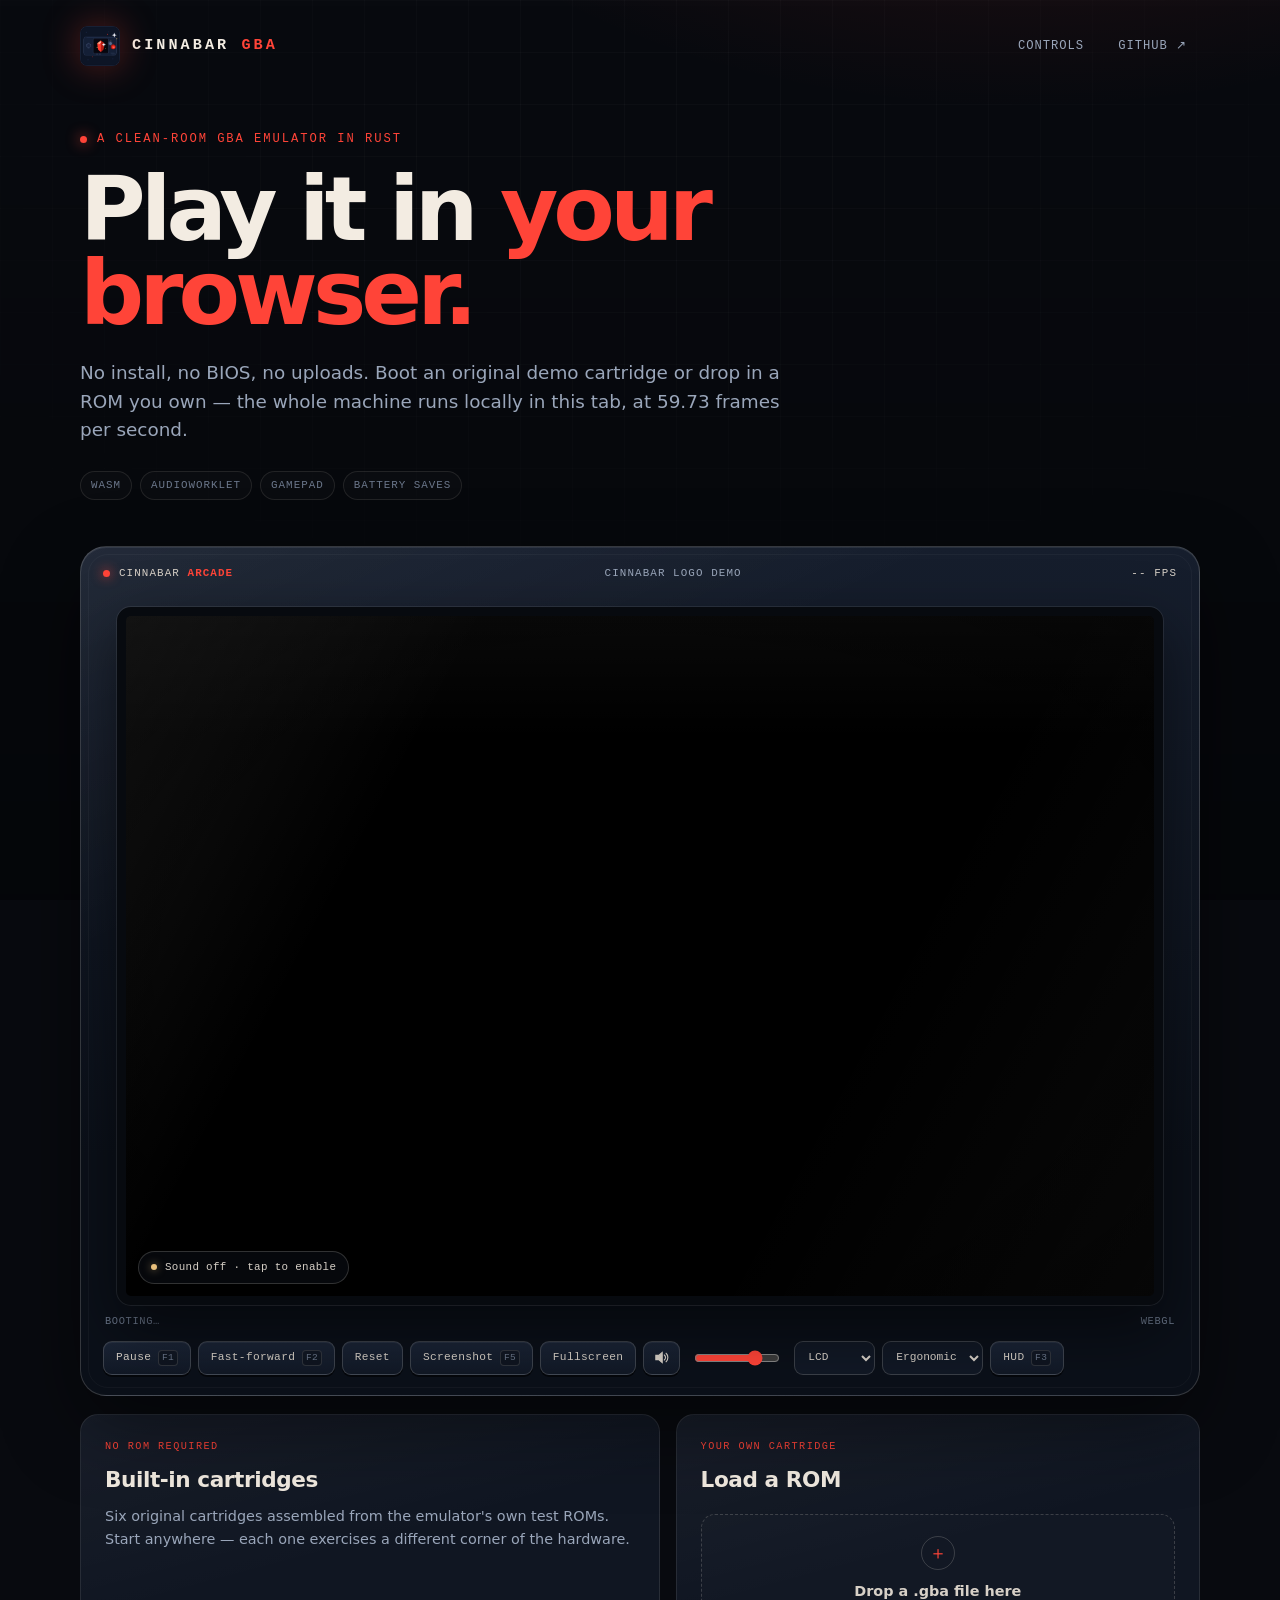
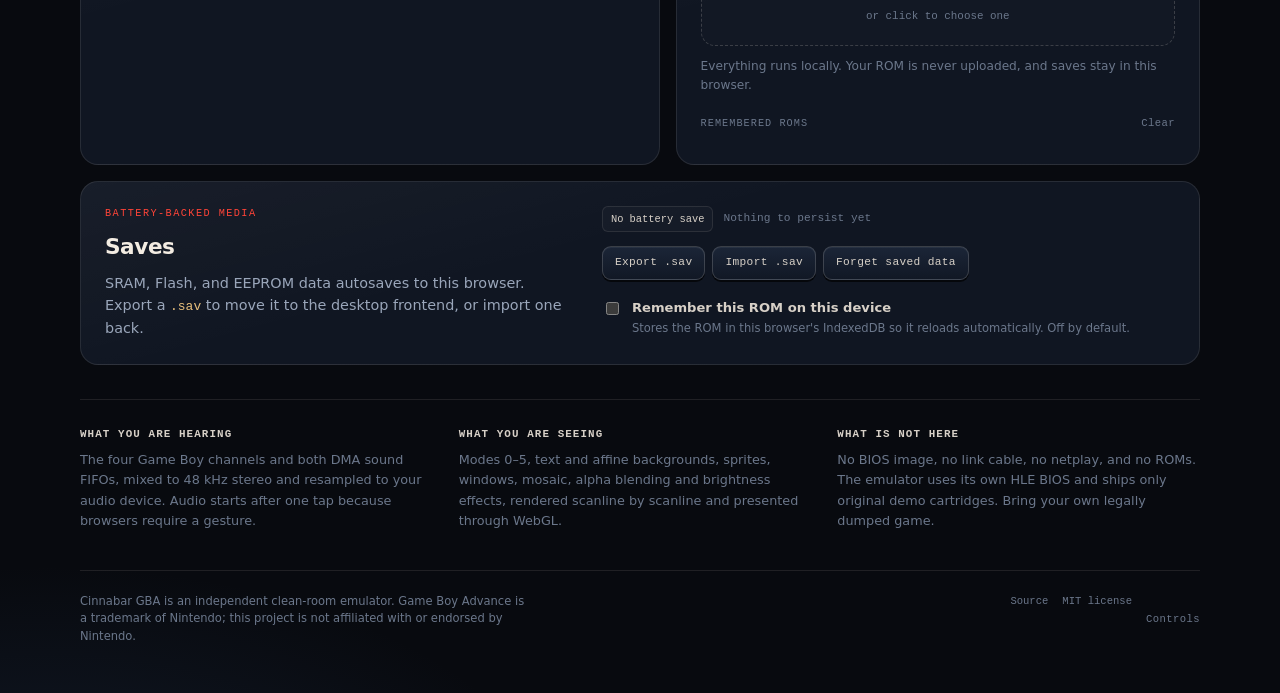
==== commit c4b03cd3: "feat(frontend): add ergonomic keyboard presets and remapping Make the ESDF/JKL home-row split the de" ====
--- a/web/index.html
+++ b/web/index.html
@@ -106,6 +106,14 @@
               <option value="crt">CRT</option>
             </select>
           </label>
+          <label class="keyboard-control">
+            <span class="sr-only">Keyboard layout</span>
+            <select id="keyboard-layout" title="Keyboard layout">
+              <option value="ergonomic" selected>Ergonomic</option>
+              <option value="classic">Classic</option>
+              <option value="numpad">Numpad</option>
+            </select>
+          </label>
           <button class="key" id="hud-toggle" type="button">HUD <kbd>F3</kbd></button>
         </div>
 
@@ -251,12 +259,12 @@
           <h3>Game Boy Advance</h3>
           <table>
             <tbody>
-              <tr><th>A</th><td><kbd>Z</kbd> or <kbd>A</kbd>, gamepad <kbd>A</kbd></td></tr>
-              <tr><th>B</th><td><kbd>X</kbd> or <kbd>S</kbd>, gamepad <kbd>B</kbd></td></tr>
-              <tr><th>Start</th><td><kbd>Enter</kbd>, gamepad <kbd>Start</kbd></td></tr>
-              <tr><th>Select</th><td><kbd>Backspace</kbd>, gamepad <kbd>Select</kbd></td></tr>
-              <tr><th>D-pad</th><td>Arrow keys, gamepad stick or D-pad</td></tr>
-              <tr><th>L / R</th><td><kbd>Q</kbd> / <kbd>E</kbd>, gamepad shoulders</td></tr>
+              <tr><th>A</th><td><kbd data-keyboard-key="A">K</kbd>, gamepad <kbd>A</kbd></td></tr>
+              <tr><th>B</th><td><kbd data-keyboard-key="B">J</kbd>, gamepad <kbd>B</kbd></td></tr>
+              <tr><th>Start</th><td><kbd data-keyboard-key="Start">Enter</kbd>, gamepad <kbd>Start</kbd></td></tr>
+              <tr><th>Select</th><td><kbd data-keyboard-key="Select">Backspace</kbd>, gamepad <kbd>Select</kbd></td></tr>
+              <tr><th>D-pad</th><td><kbd data-keyboard-key="DPad">E/S/D/F</kbd>, gamepad stick or D-pad</td></tr>
+              <tr><th>L / R</th><td><kbd data-keyboard-key="L">A</kbd> / <kbd data-keyboard-key="R">L</kbd>, gamepad shoulders</td></tr>
             </tbody>
           </table>
         </div>
@@ -275,8 +283,10 @@
         </div>
       </div>
       <p class="dialog-note">
-        Touch controls appear automatically on phones and tablets. Sound unlocks on your first
-        tap or key press; nothing is sent over the network.
+        Choose Ergonomic, Classic, or Numpad in the toolbar. The native app also supports
+        per-key remapping in <code>config.toml</code>. Touch controls appear automatically on
+        phones and tablets. Sound unlocks on your first tap or key press; nothing is sent over
+        the network.
       </p>
     </dialog>
 
--- a/web/style.css
+++ b/web/style.css
@@ -390,7 +390,6 @@
   background:
     linear-gradient(118deg, rgba(255, 255, 255, 0.075), transparent 26%, transparent 68%, rgba(255, 255, 255, 0.035)),
     linear-gradient(180deg, rgba(255, 255, 255, 0.035), transparent 18%);
-  mix-blend-mode: screen;
 }
 
 .screen-vignette {
@@ -585,7 +584,8 @@
   accent-color: var(--red);
 }
 
-.shader-control select {
+.shader-control select,
+.keyboard-control select {
   min-height: 34px;
   padding: 0 9px;
   border: 1px solid var(--line-strong);
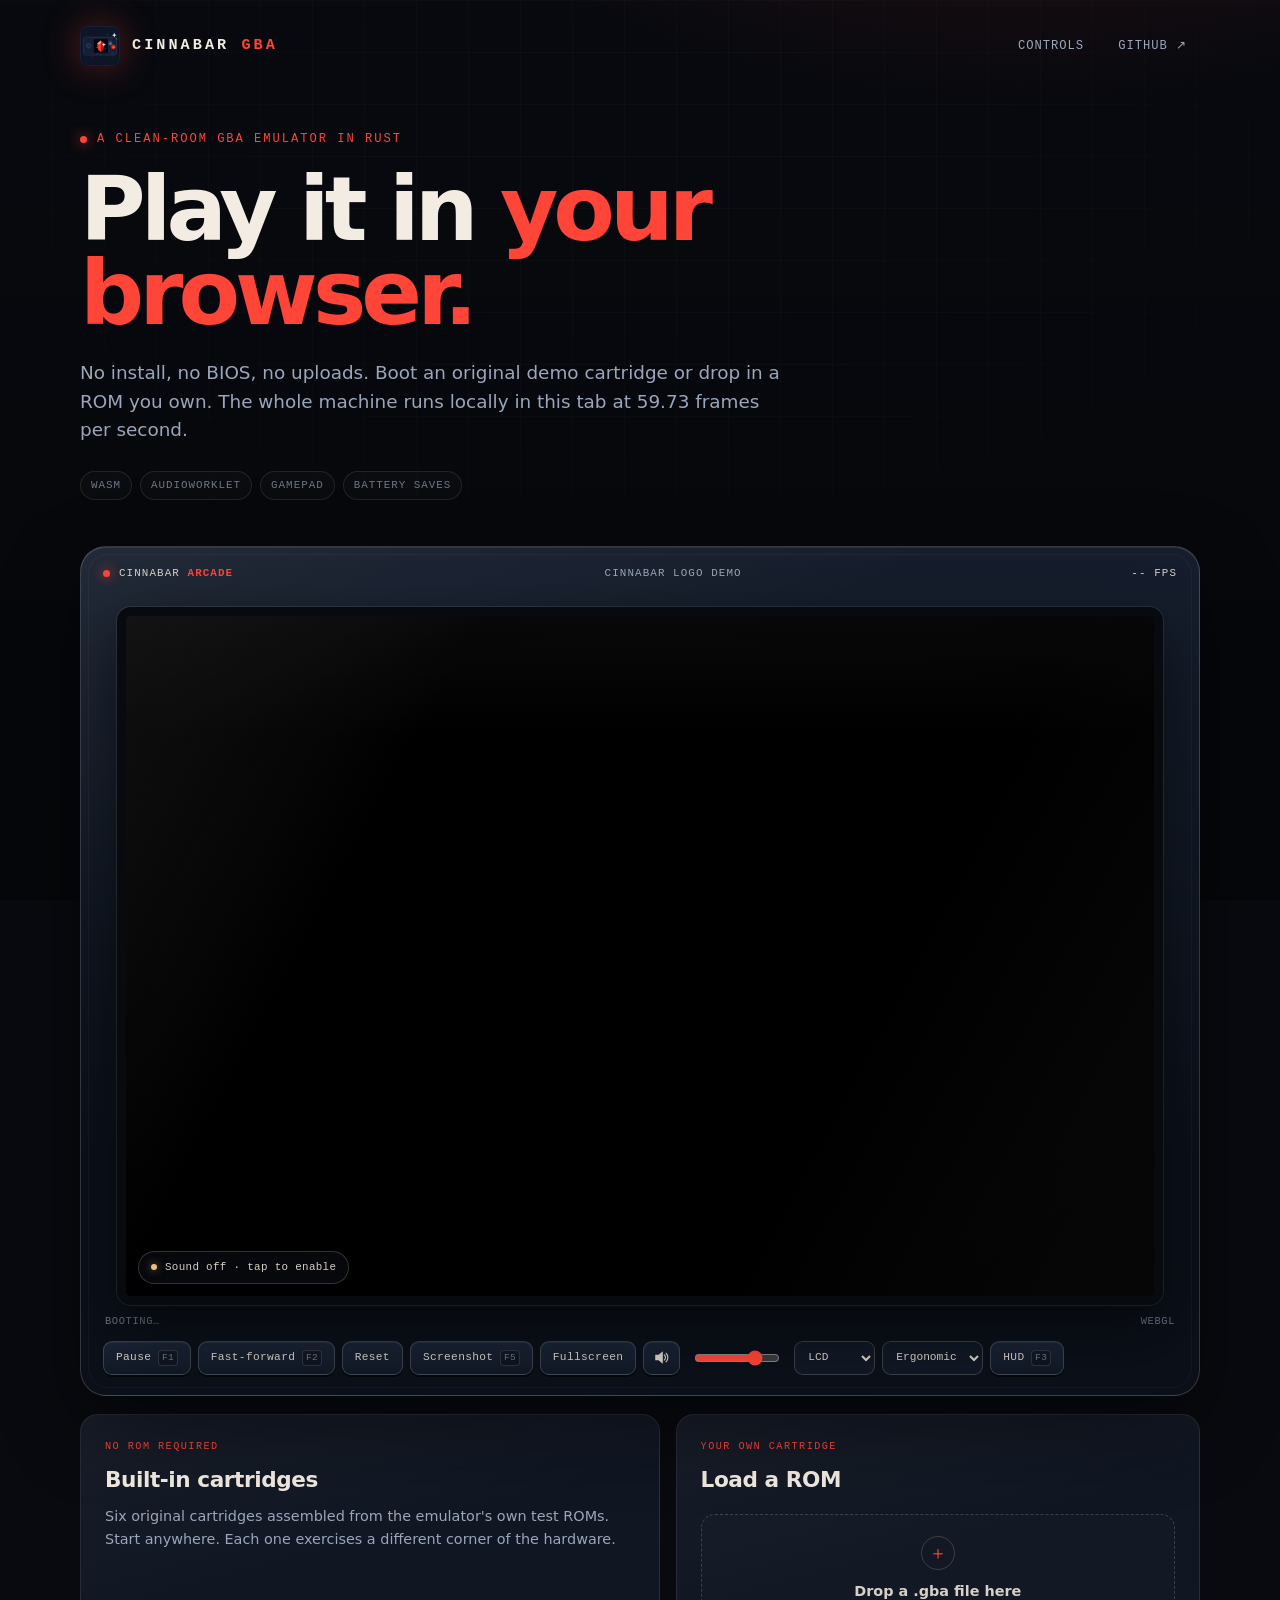
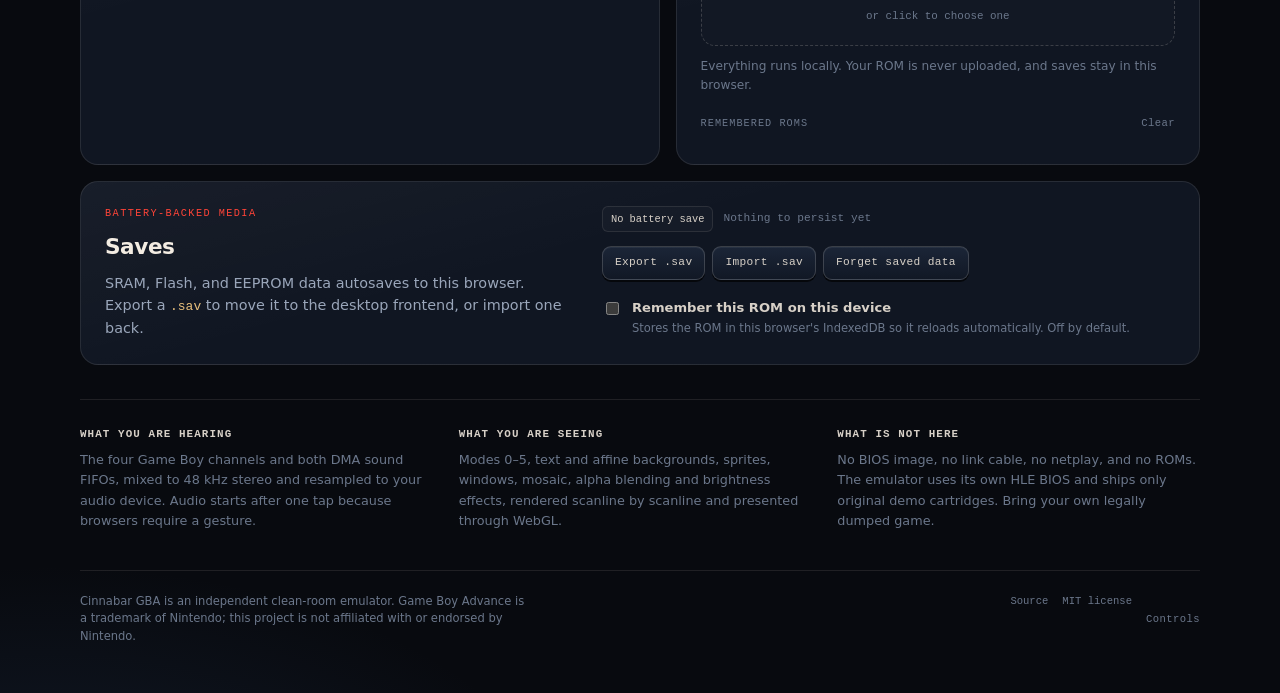
==== commit 5951851d: "style: replace em dashes in prose and UI copy Apply the writing style rule across docs and user-faci" ====
--- a/web/index.html
+++ b/web/index.html
@@ -8,11 +8,11 @@
       name="description"
       content="Cinnabar GBA is a fast, clean-room Game Boy Advance emulator written in Rust. Play the built-in demos or load your own ROM, right in your browser."
     />
-    <title>Cinnabar Arcade — Game Boy Advance in your browser</title>
-    <meta property="og:title" content="Cinnabar Arcade — Game Boy Advance in your browser" />
+    <title>Cinnabar Arcade: Game Boy Advance in your browser</title>
+    <meta property="og:title" content="Cinnabar Arcade: Game Boy Advance in your browser" />
     <meta
       property="og:description"
-      content="A clean-room GBA emulator written in Rust, compiled to WebAssembly. Play original demos or load your own ROM with sound, gamepad, and saves — entirely in the browser."
+      content="A clean-room GBA emulator written in Rust, compiled to WebAssembly. Play original demos or load your own ROM with sound, gamepad, and saves, all in the browser."
     />
     <meta property="og:type" content="website" />
     <meta property="og:url" content="https://jimmerioles.github.io/cinnabar-gba/" />
@@ -44,7 +44,7 @@
         <h1>Play it in <span class="accent">your browser.</span></h1>
         <p class="lede">
           No install, no BIOS, no uploads. Boot an original demo cartridge or drop in a ROM
-          you own — the whole machine runs locally in this tab, at 59.73 frames per second.
+          you own. The whole machine runs locally in this tab at 59.73 frames per second.
         </p>
         <div class="hero-meta">
           <span>WASM</span>
@@ -155,8 +155,8 @@
           <p class="panel-kicker">No ROM required</p>
           <h2>Built-in cartridges</h2>
           <p class="panel-copy">
-            Six original cartridges assembled from the emulator's own test ROMs. Start anywhere —
-            each one exercises a different corner of the hardware.
+            Six original cartridges assembled from the emulator's own test ROMs. Start anywhere.
+            Each one exercises a different corner of the hardware.
           </p>
           <div class="chip-grid" id="builtin-list"></div>
         </section>
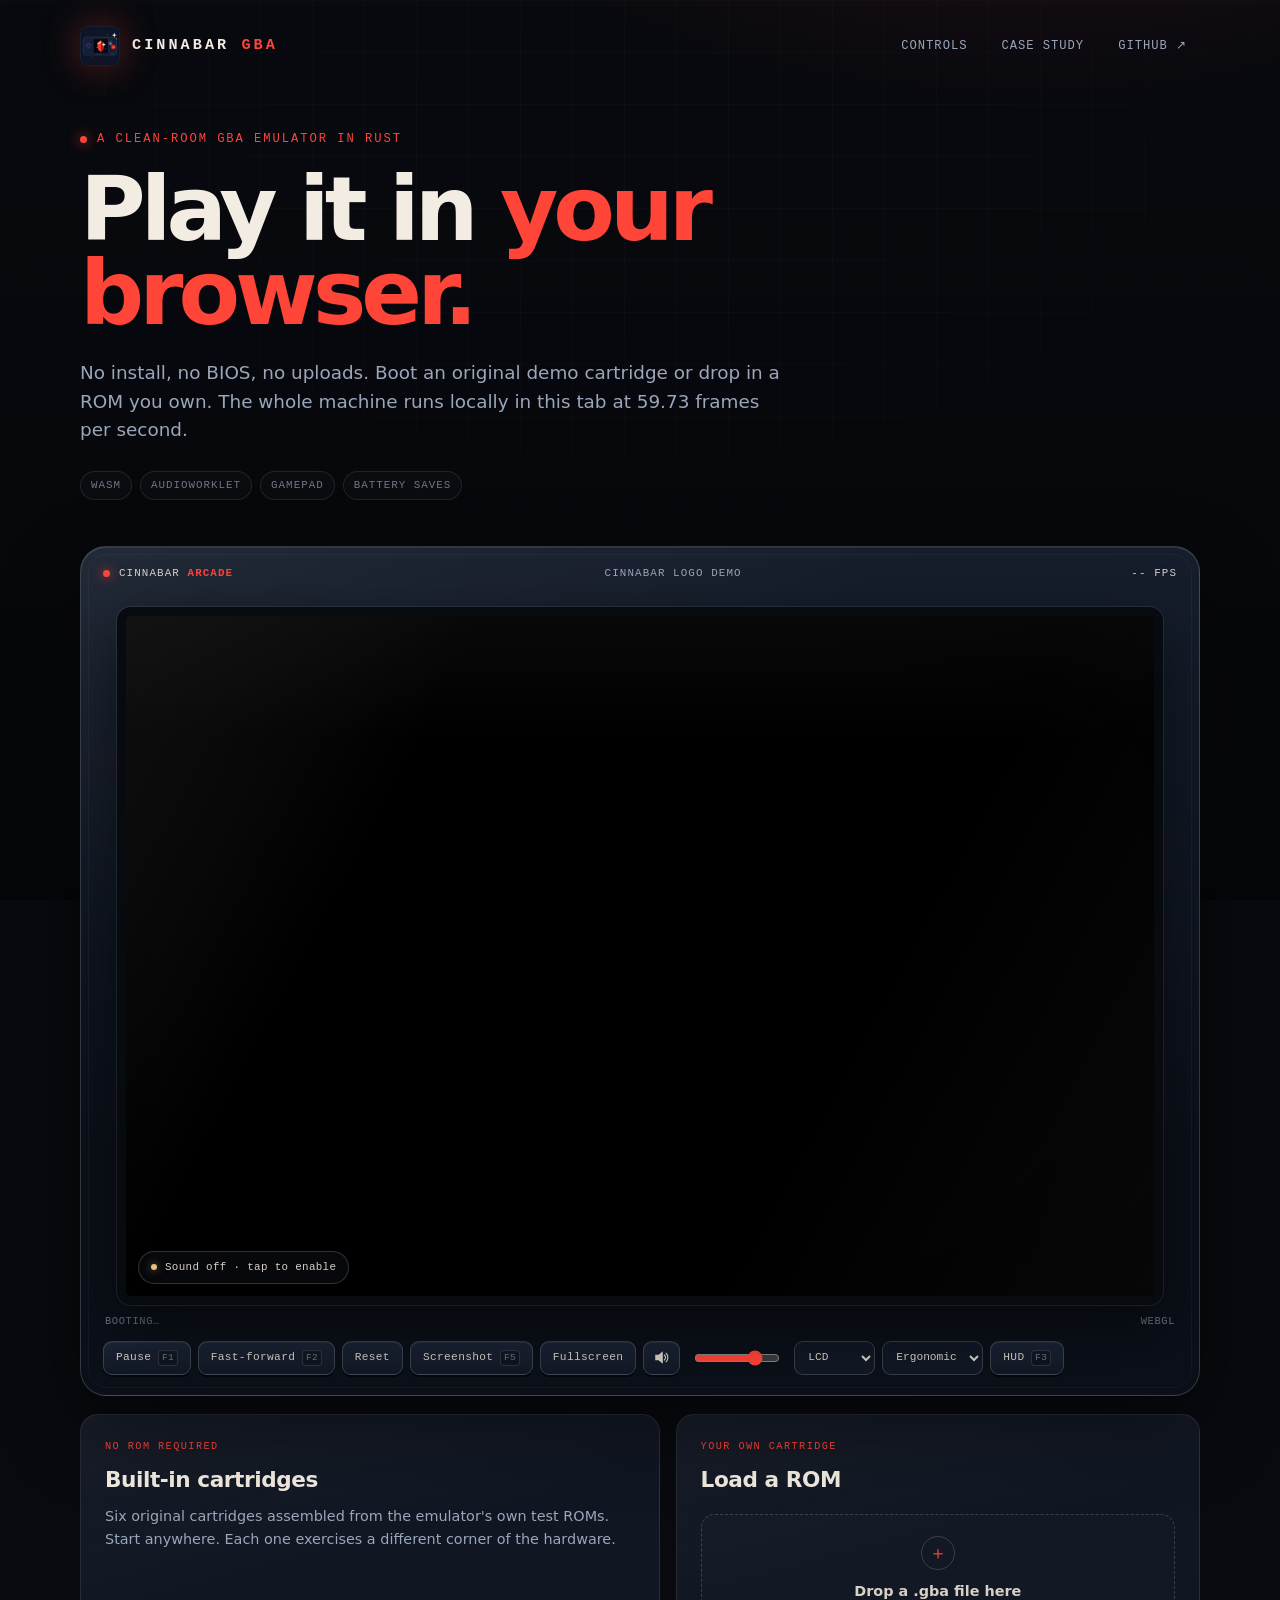
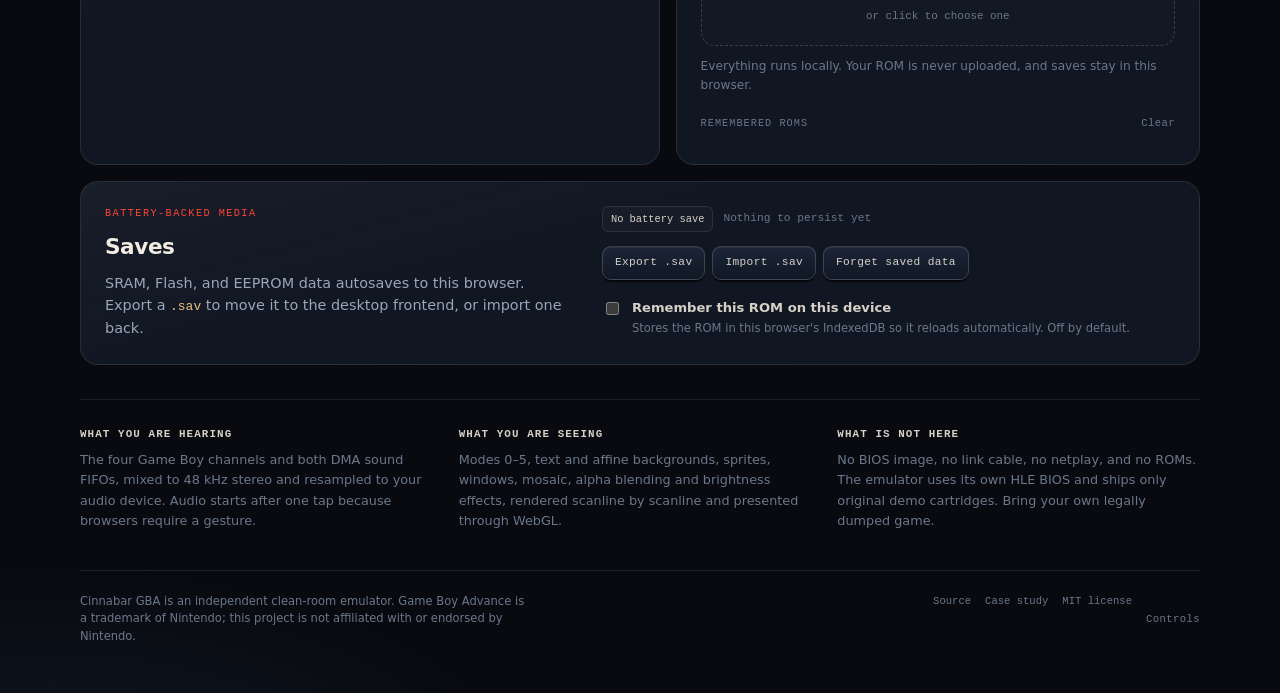
==== commit 1421cdd6: "feat(web): add the Cinnabar case study" ====
--- a/web/index.html
+++ b/web/index.html
@@ -32,6 +32,7 @@
       </a>
       <nav class="site-nav" aria-label="Site">
         <button class="nav-link" id="help-button" type="button">Controls</button>
+        <a class="nav-link" href="./case-study.html">Case study</a>
         <a class="nav-link" href="https://github.com/jimmerioles/cinnabar-gba" rel="noreferrer">
           GitHub <span aria-hidden="true">↗</span>
         </a>
@@ -243,6 +244,7 @@
         </p>
         <p class="footer-links">
           <a href="https://github.com/jimmerioles/cinnabar-gba">Source</a>
+          <a href="./case-study.html">Case study</a>
           <a href="https://github.com/jimmerioles/cinnabar-gba/blob/main/LICENSE">MIT license</a>
           <button class="text-button" id="footer-help" type="button">Controls</button>
         </p>
--- a/web/style.css
+++ b/web/style.css
@@ -1235,6 +1235,15 @@
     gap: 0;
   }
 
+  .brand-name,
+  .nav-link {
+    white-space: nowrap;
+  }
+
+  .site-nav .nav-link:last-child {
+    display: none;
+  }
+
   .nav-link {
     padding: 6px 8px;
     font-size: 0.68rem;
@@ -1301,6 +1310,12 @@
   .help-grid {
     grid-template-columns: 1fr;
     gap: 14px;
+  }
+}
+
+@media (max-width: 360px) {
+  .site-nav #help-button {
+    display: none;
   }
 }
 
